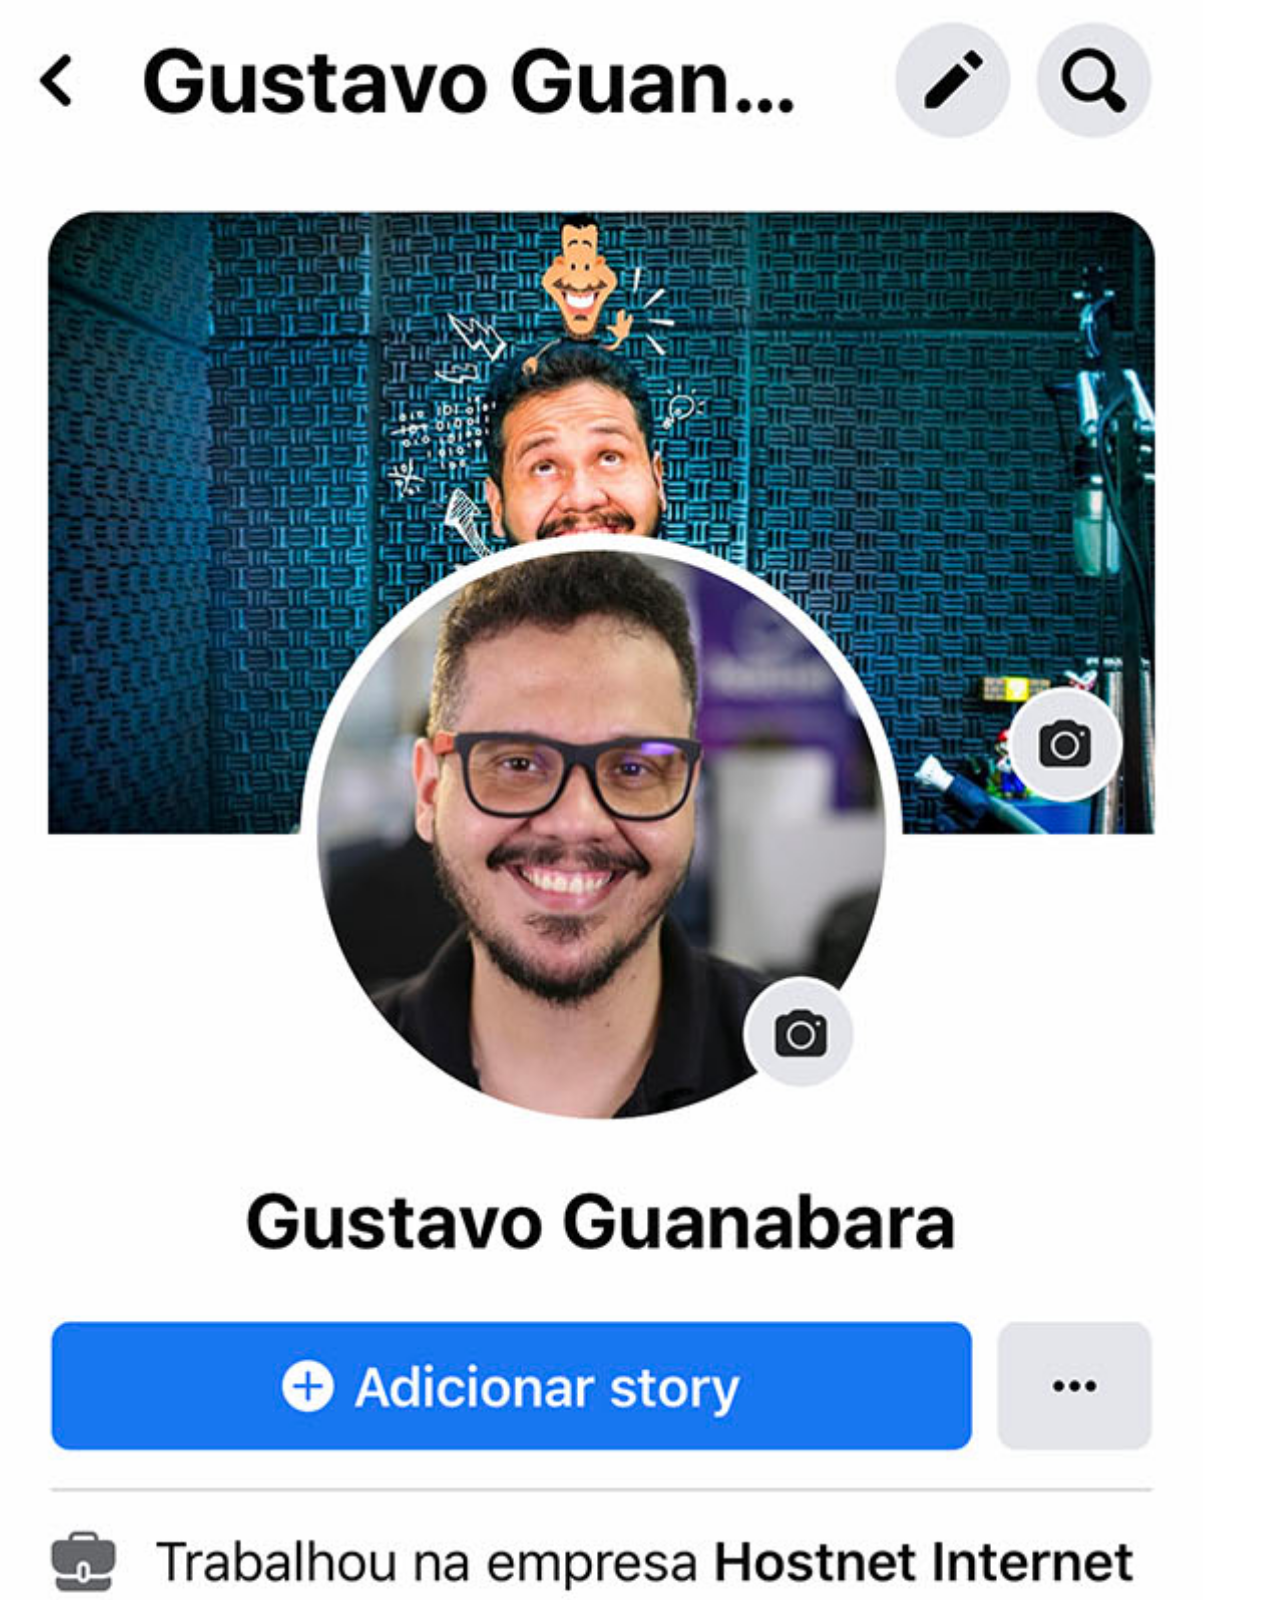
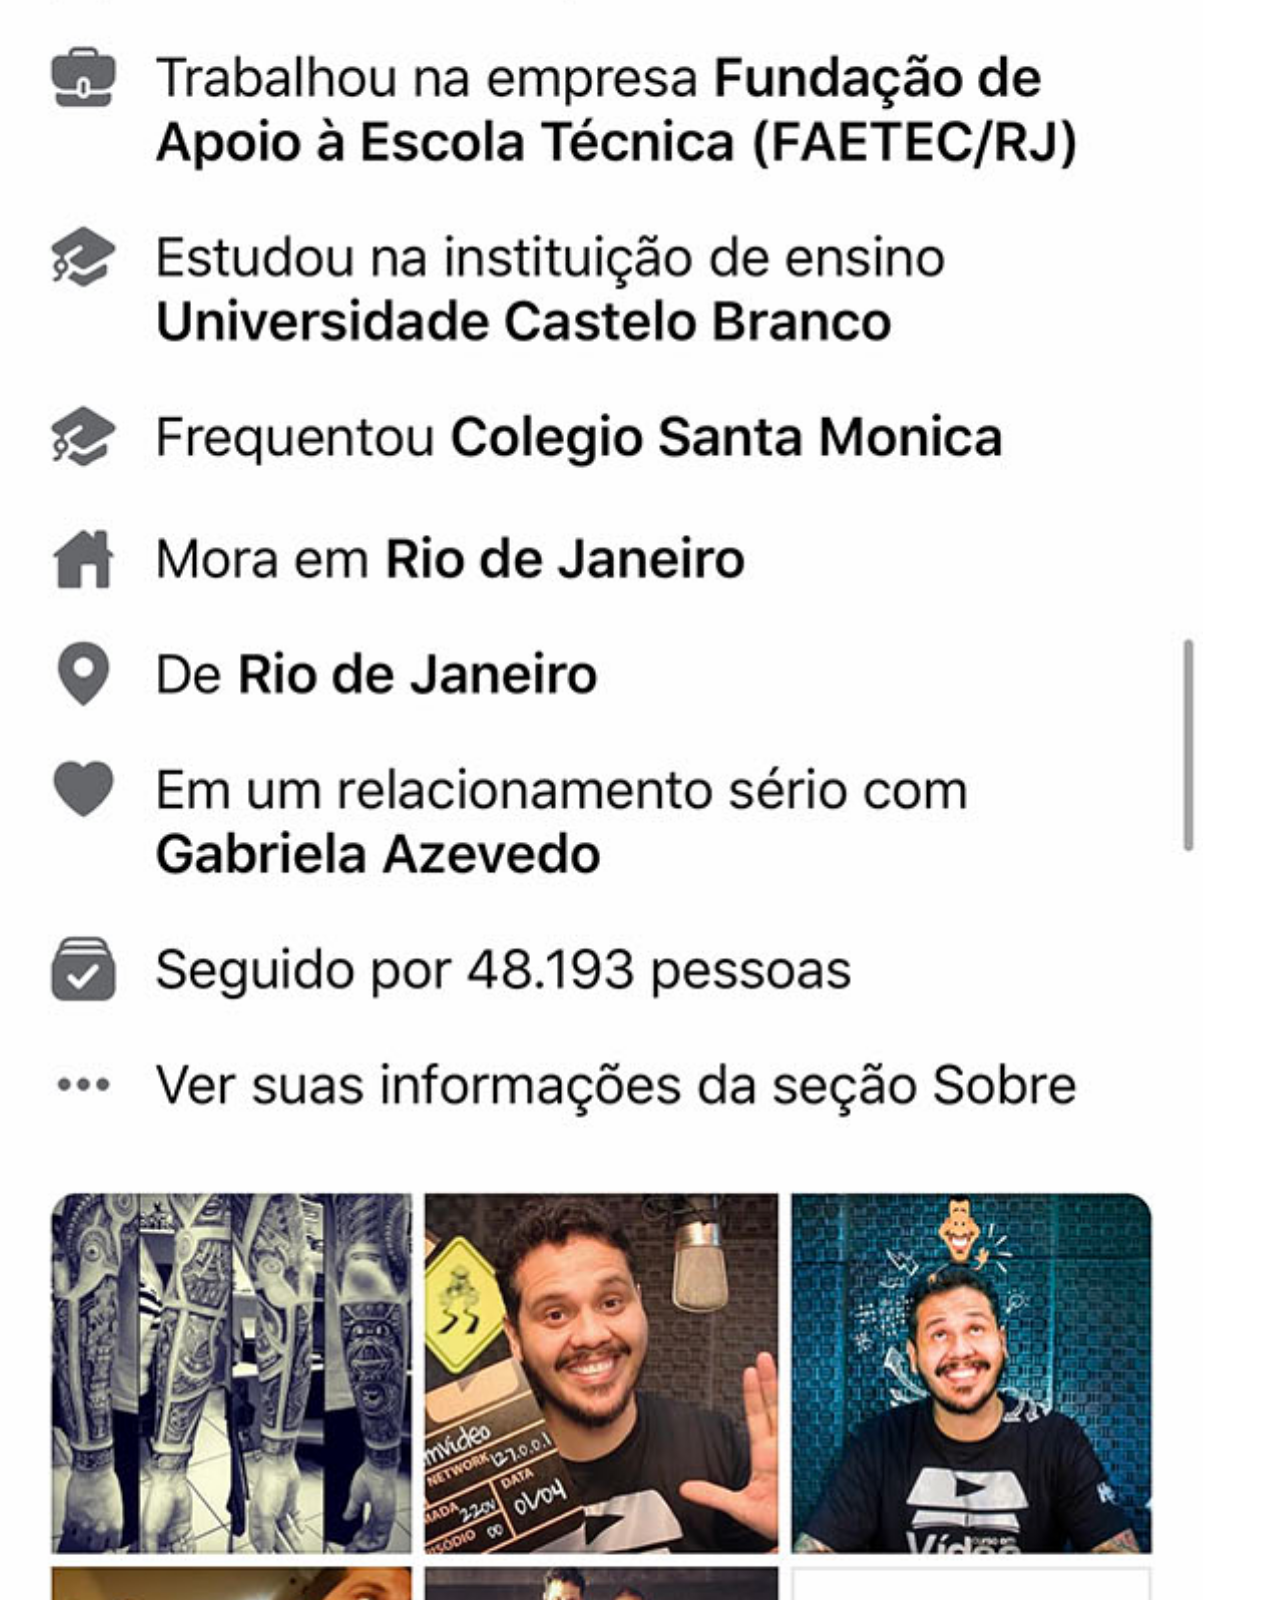
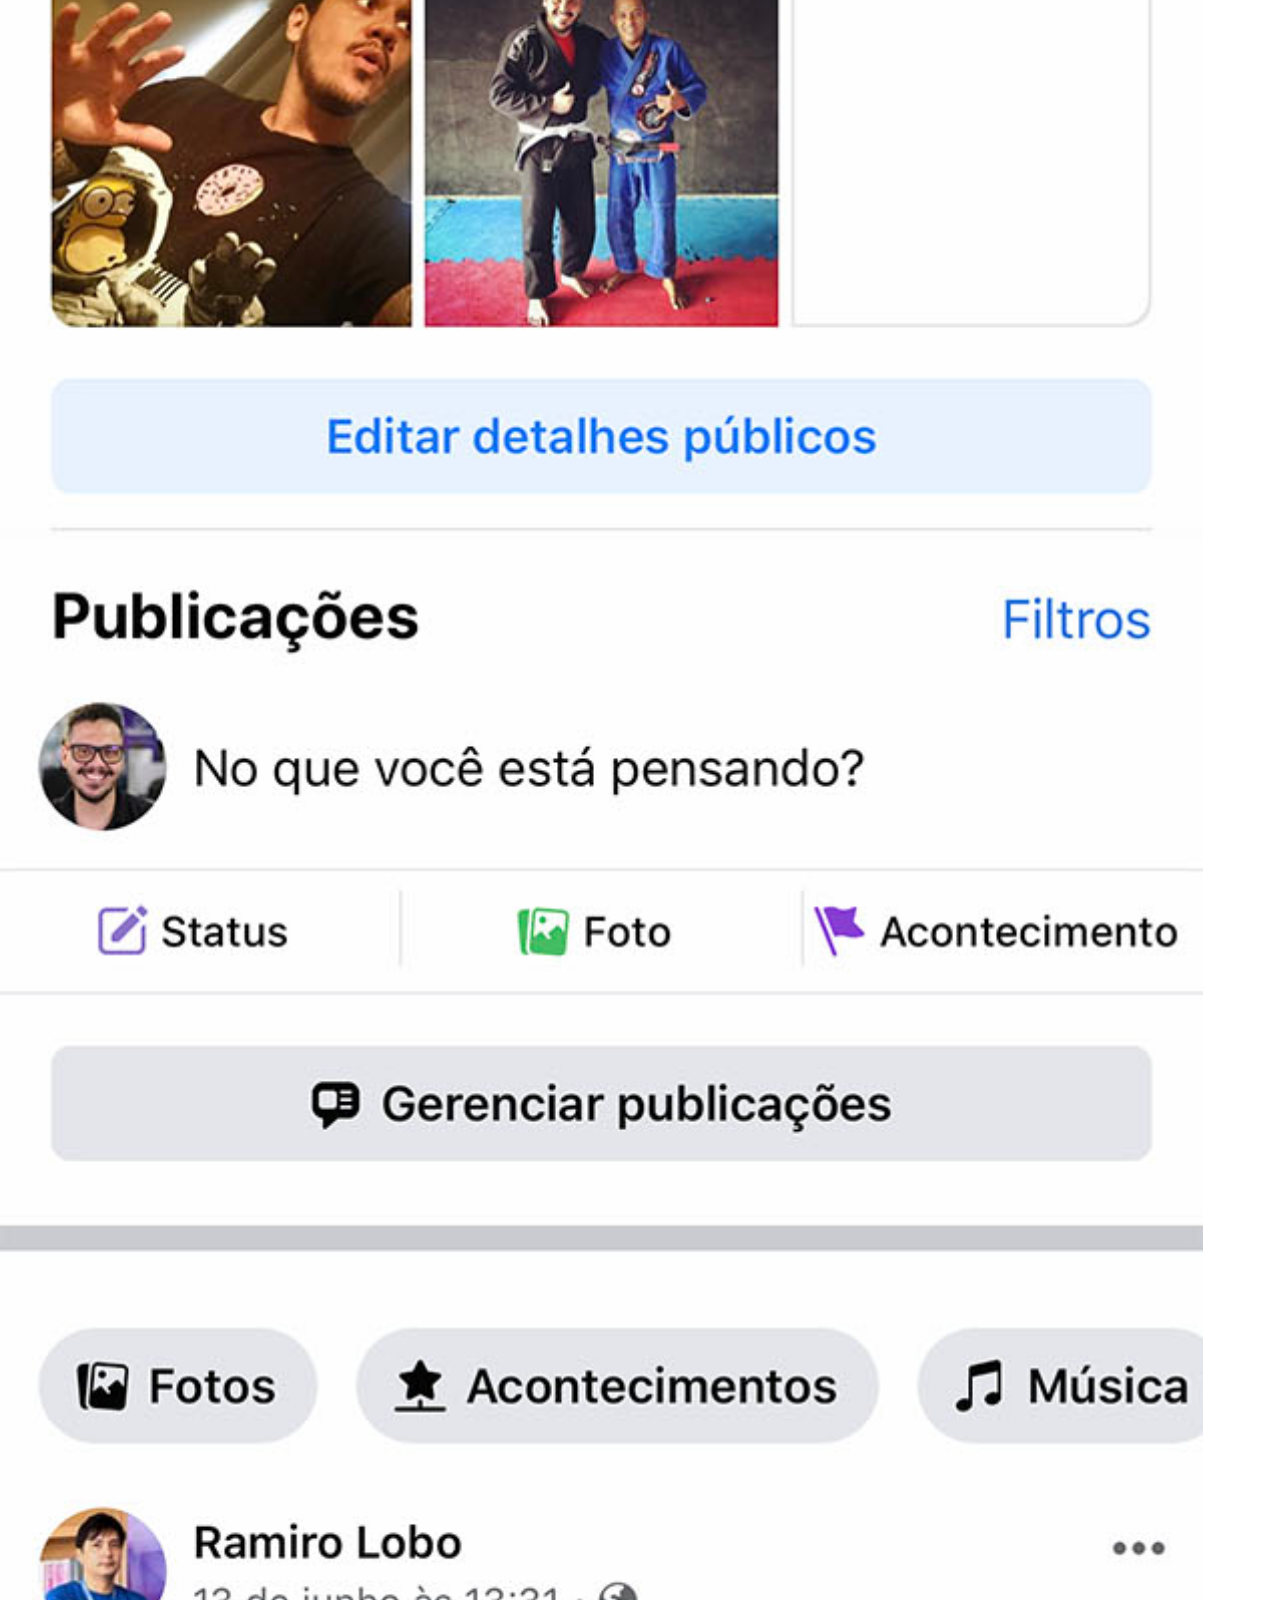
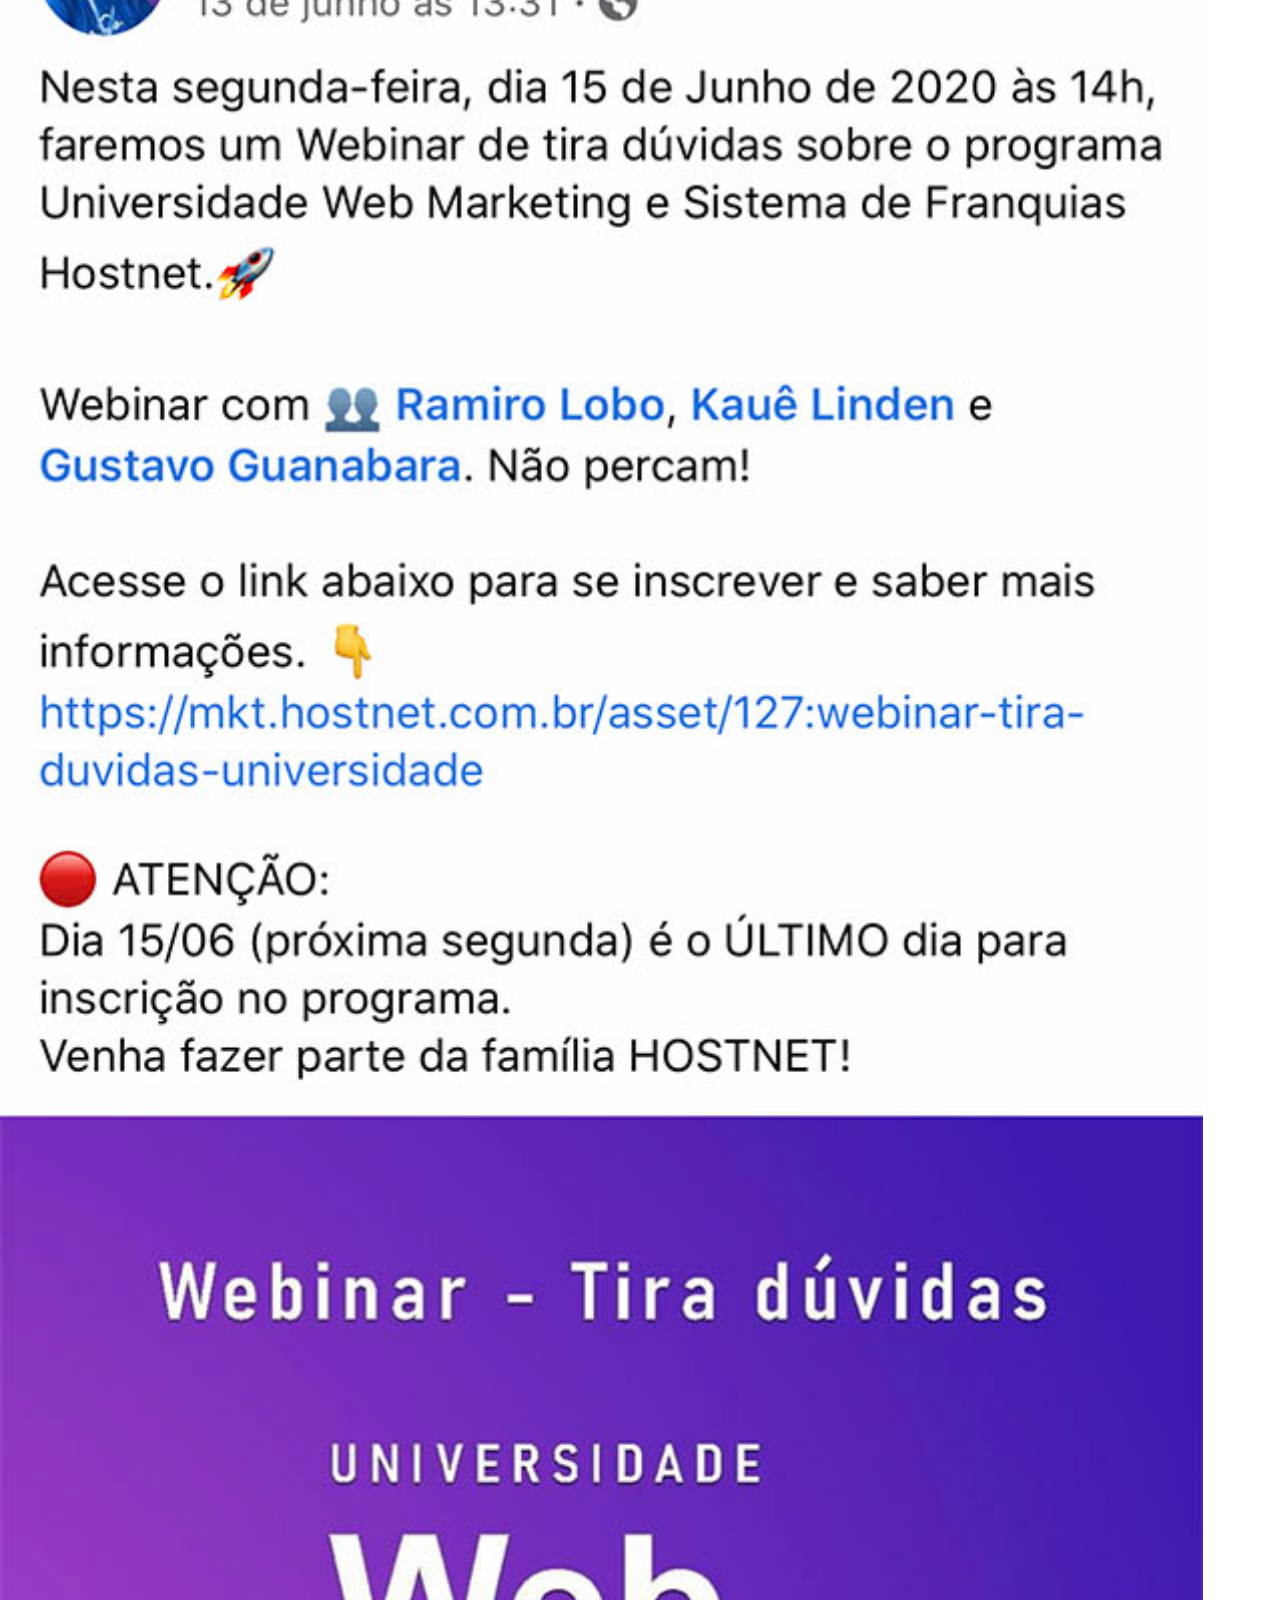
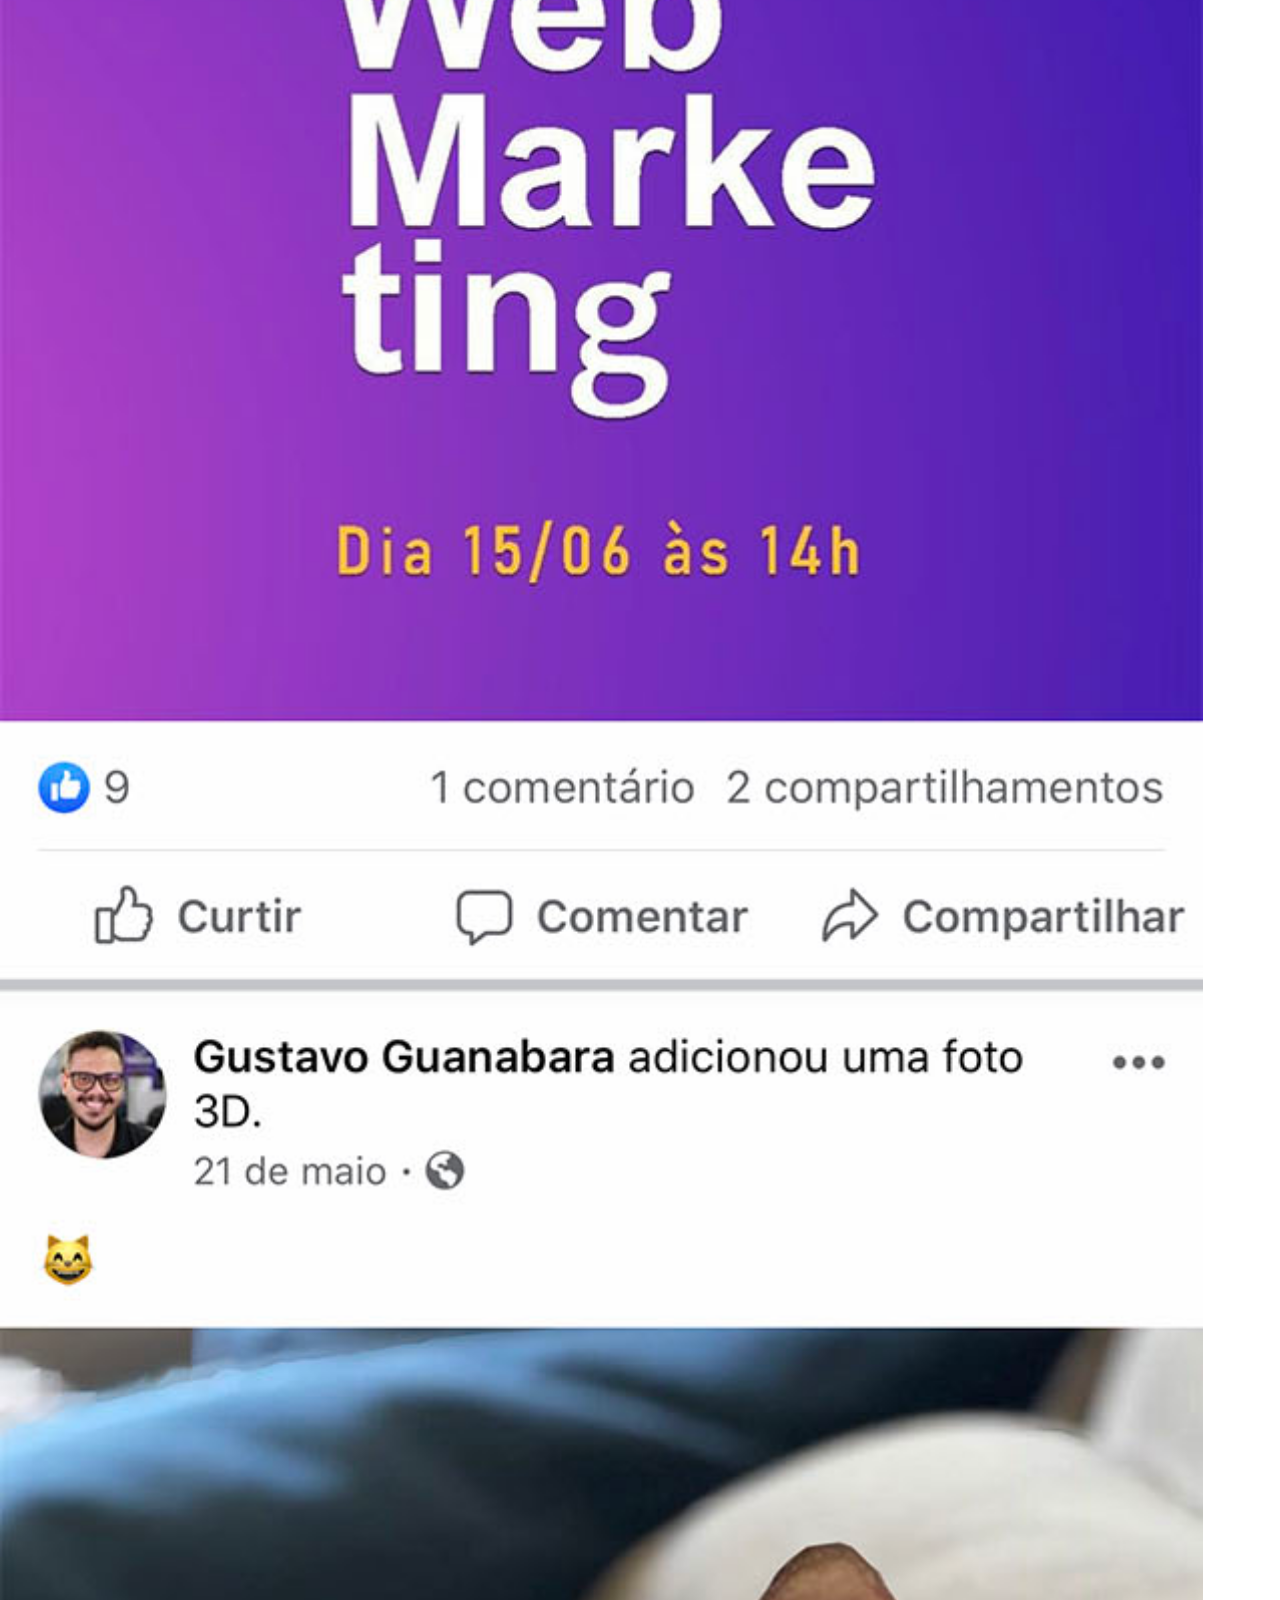
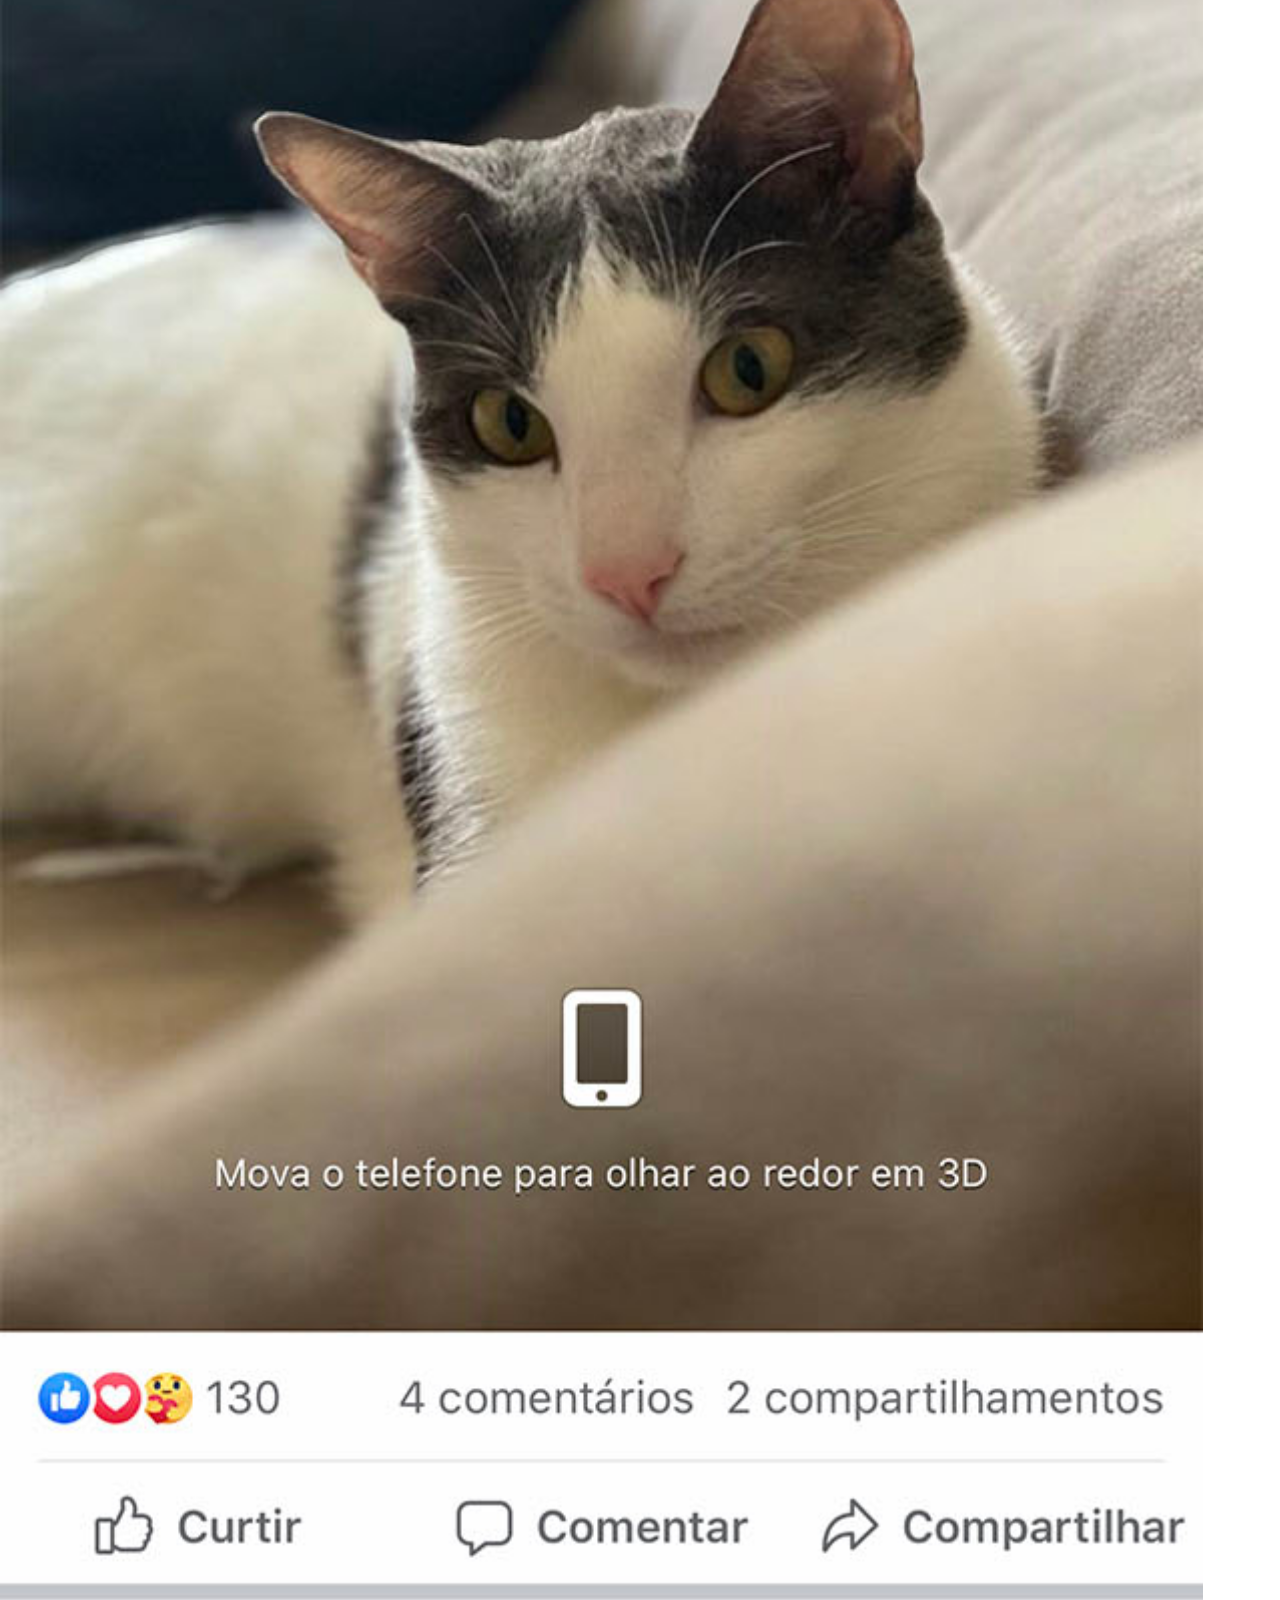
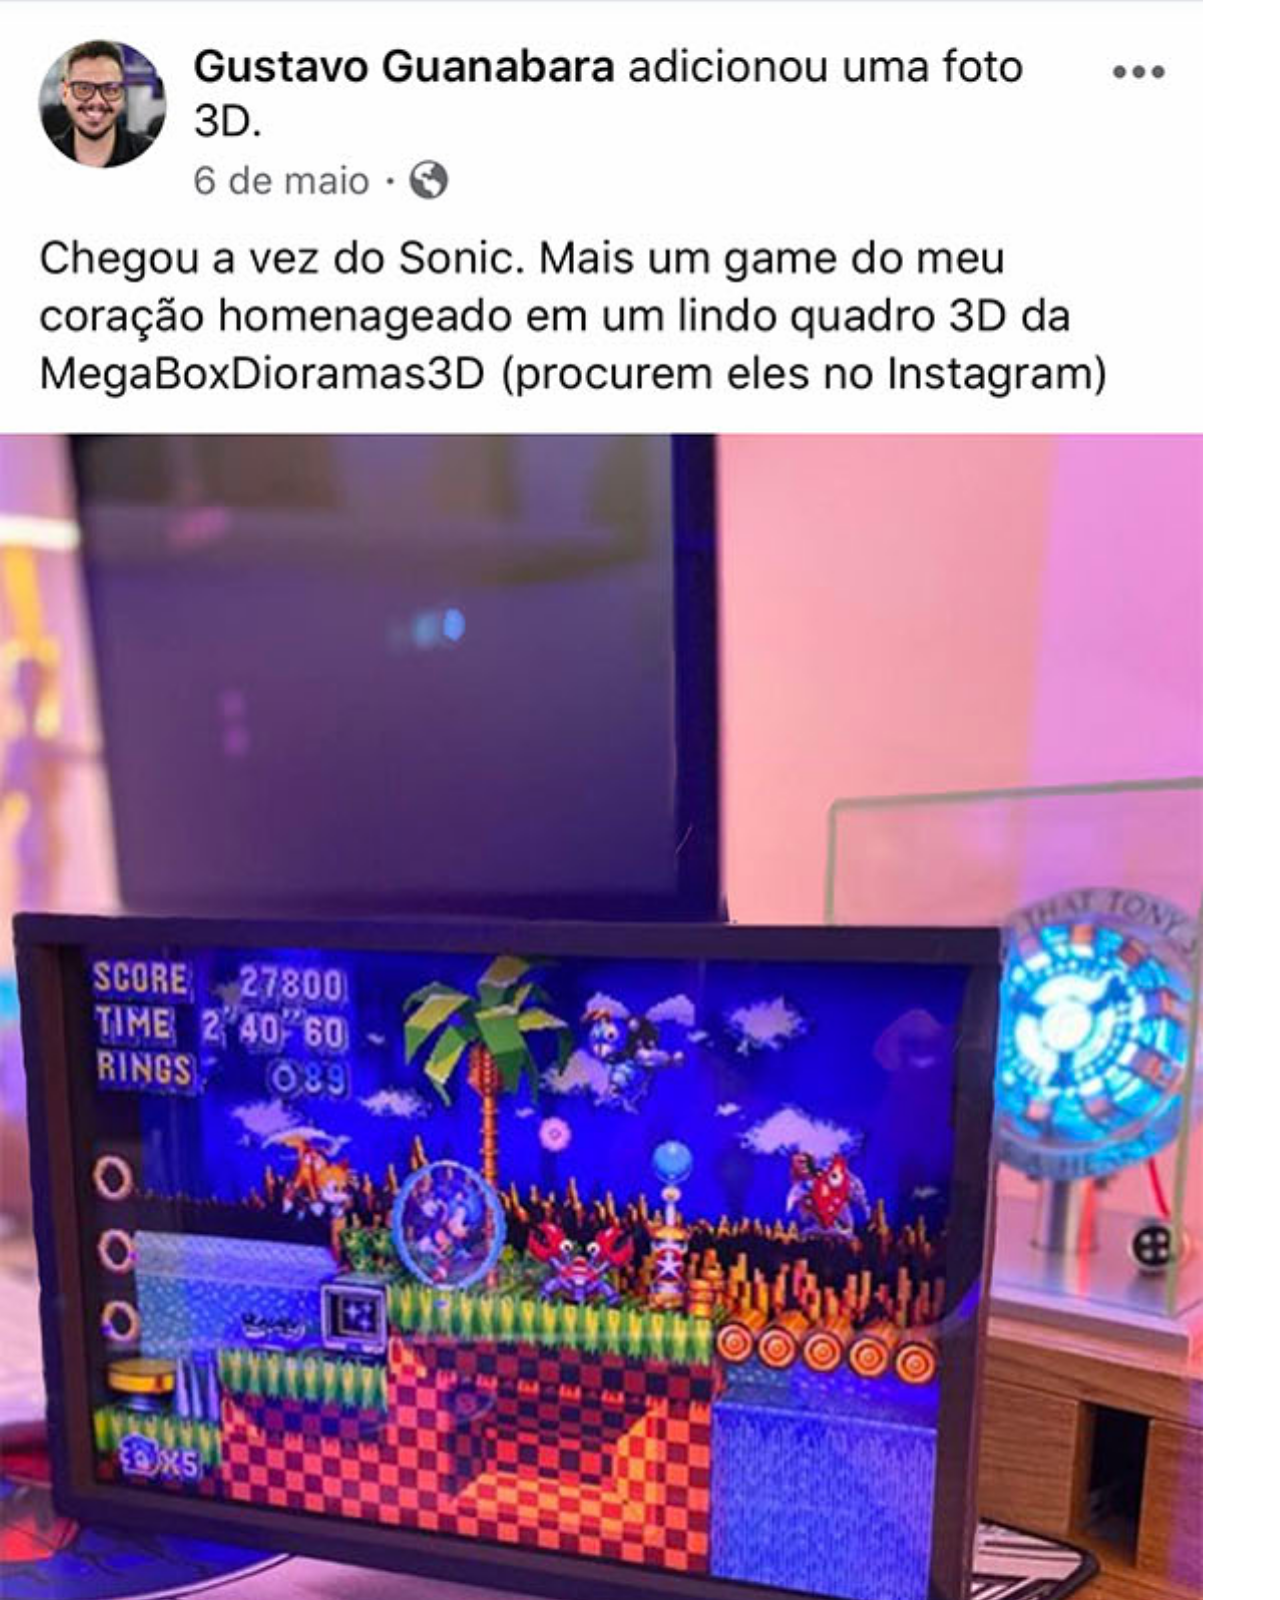
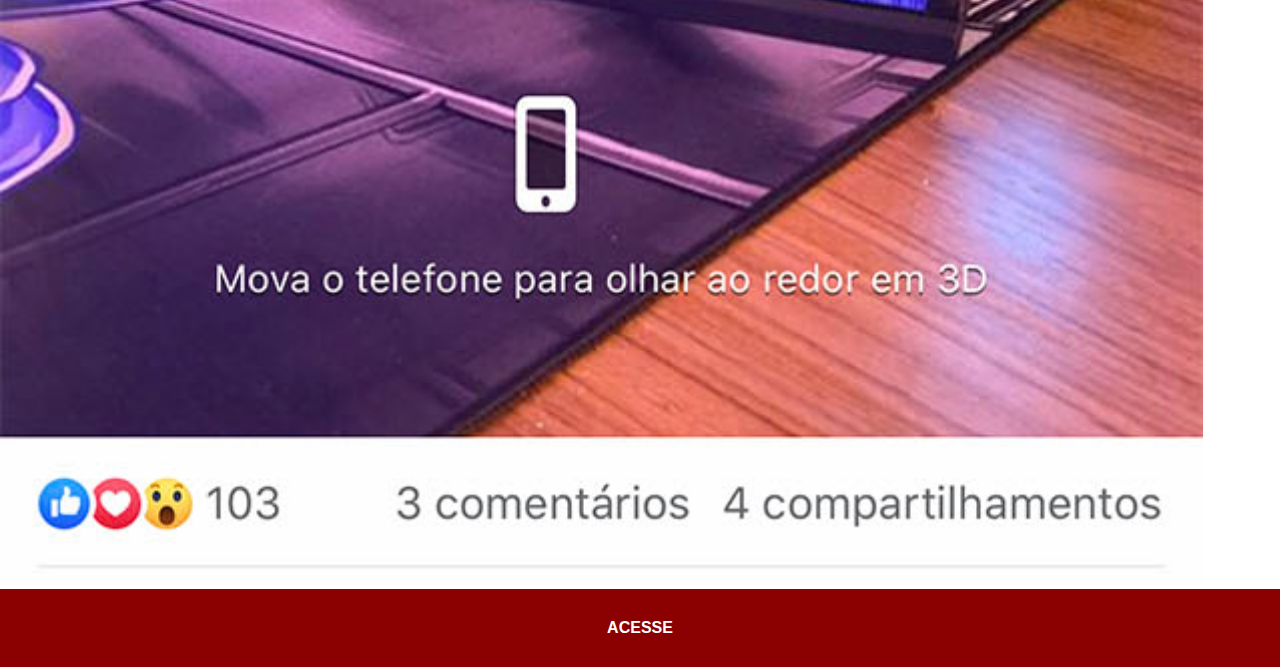
==== facebook.html @ 4645fce1 "links para as redes" ====
<!DOCTYPE html>
<html lang="pt-BR">
<head>
    <meta charset="UTF-8">
    <meta http-equiv="X-UA-Compatible" content="IE=edge">
    <meta name="viewport" content="width=device-width, initial-scale=1.0">
    <title>Facebook</title>
    <link rel="stylesheet" href="/estilos/social.css">
</head>
<body>
    <img src="imagens/tela-facebook.jpg" alt="Facebook">
    <a href="https://www.facebook.com/Lucaspdh/">ACESSE</a>
</body>
</html>
---- estilos/social.css ----
@charset "UTF-8";

*{
    margin: 0px;
    padding: 0px;
    font-family: Arial, Helvetica, sans-serif;
}

::-webkit-scrollbar {
    width: 0px;
    height: 0px;
}

img {
    width: 94vw;
}

a {
    display: block;
    background-color: darkred;
    color: white;
    font-weight: bold;
    text-align: center;
    text-decoration: none;
    padding: 30px;
}
a:hover{
background-color: red;
}
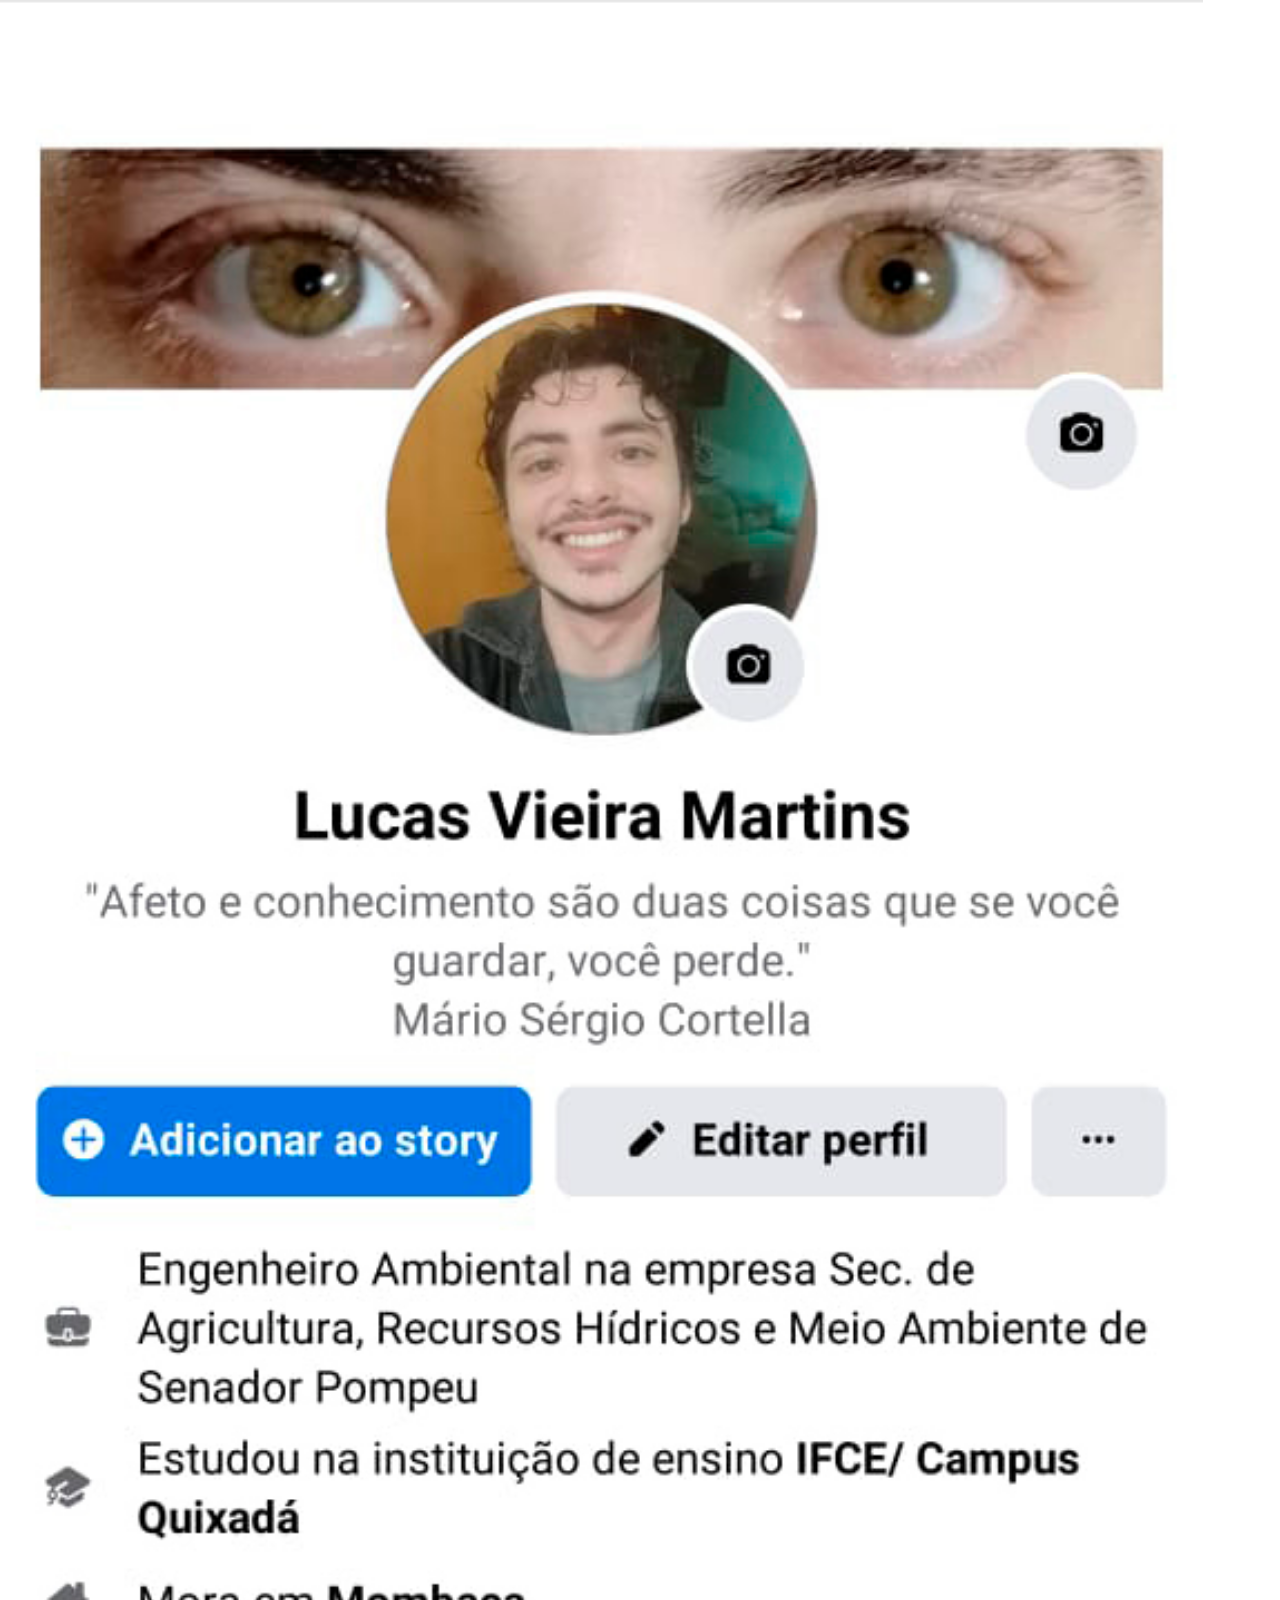
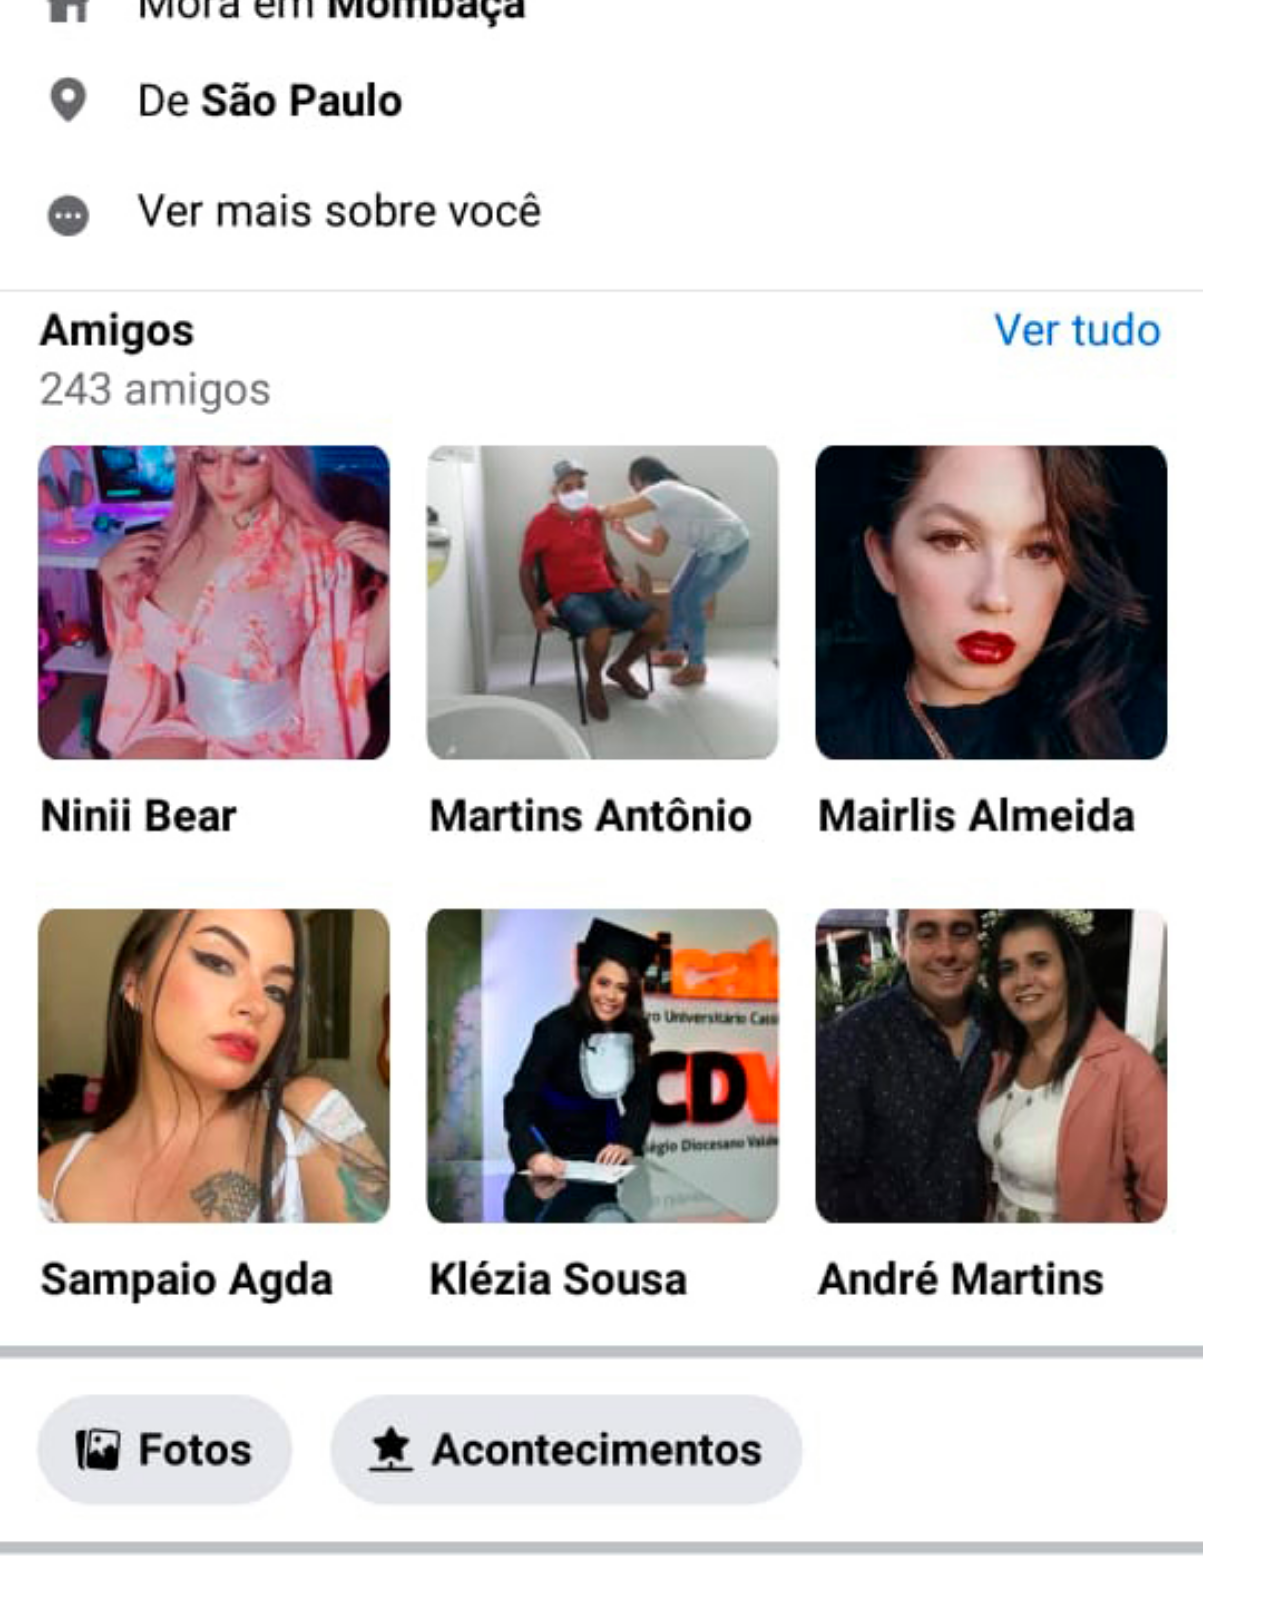
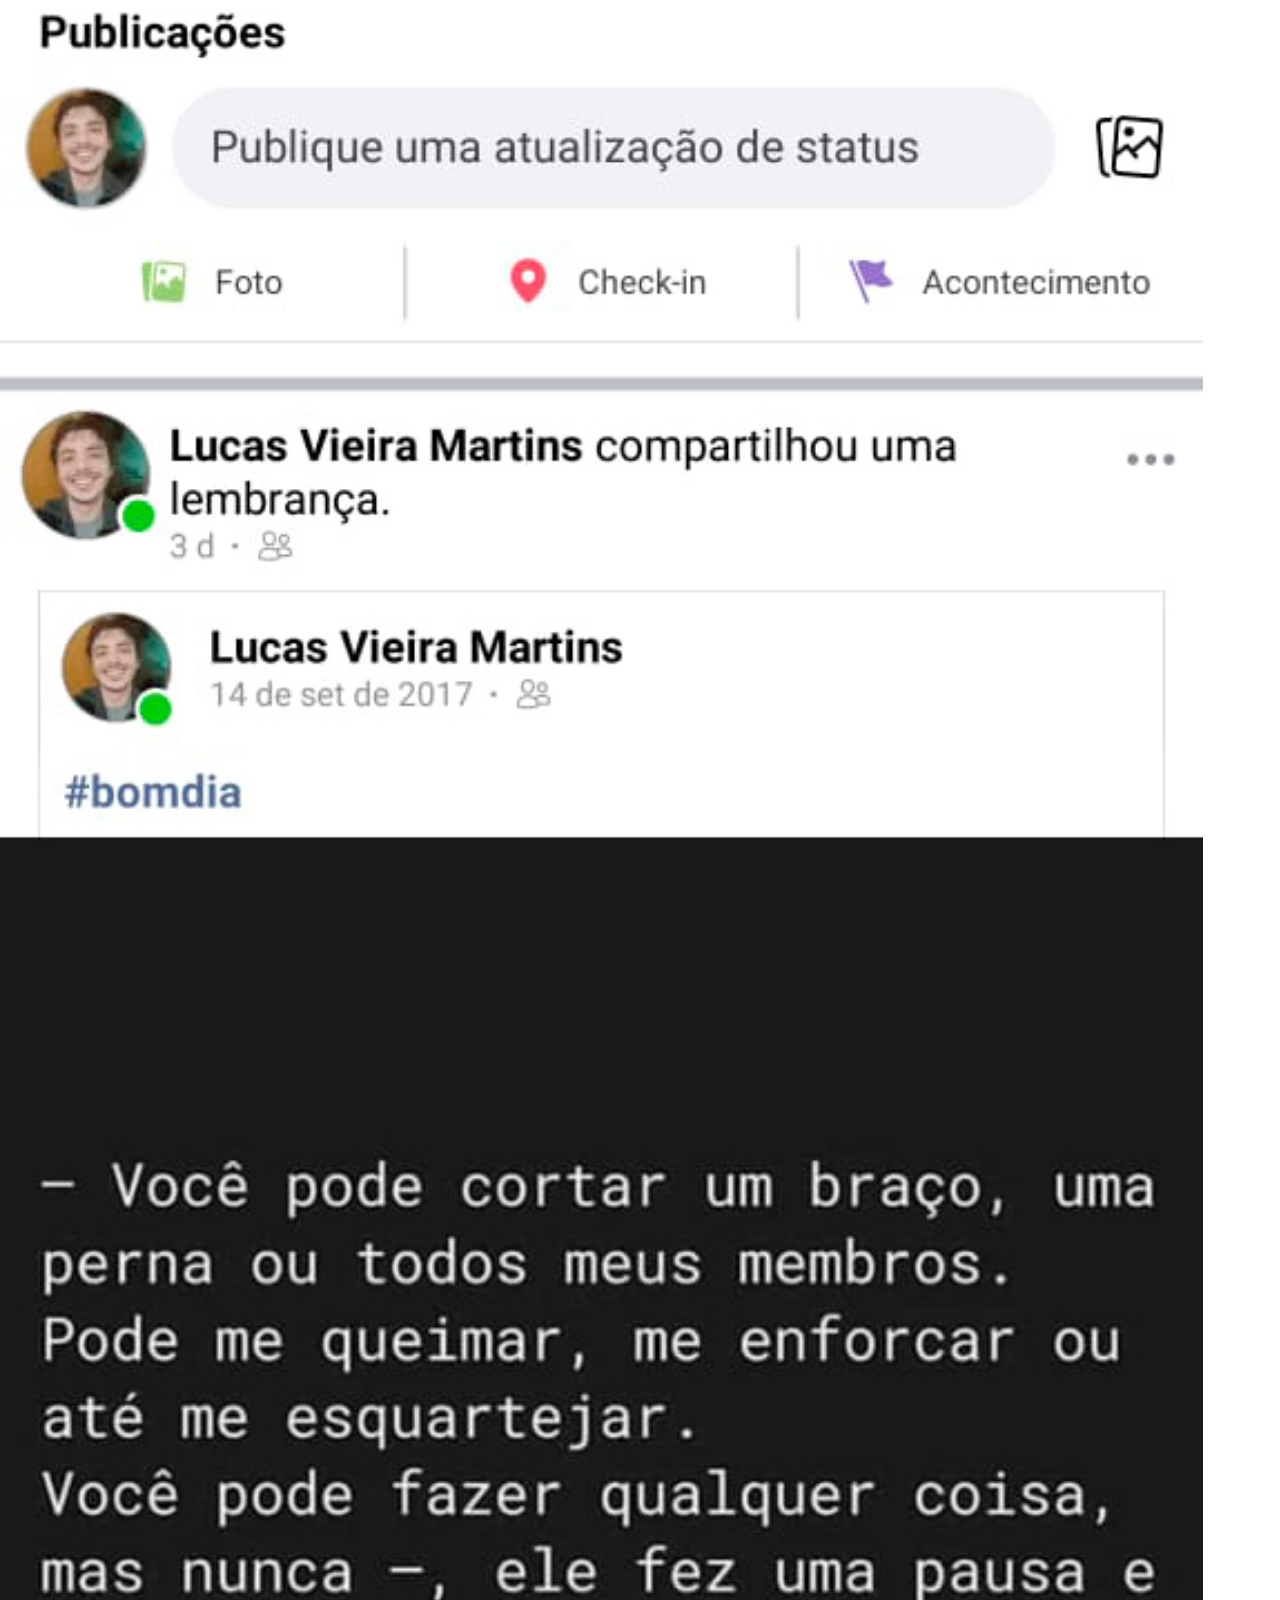
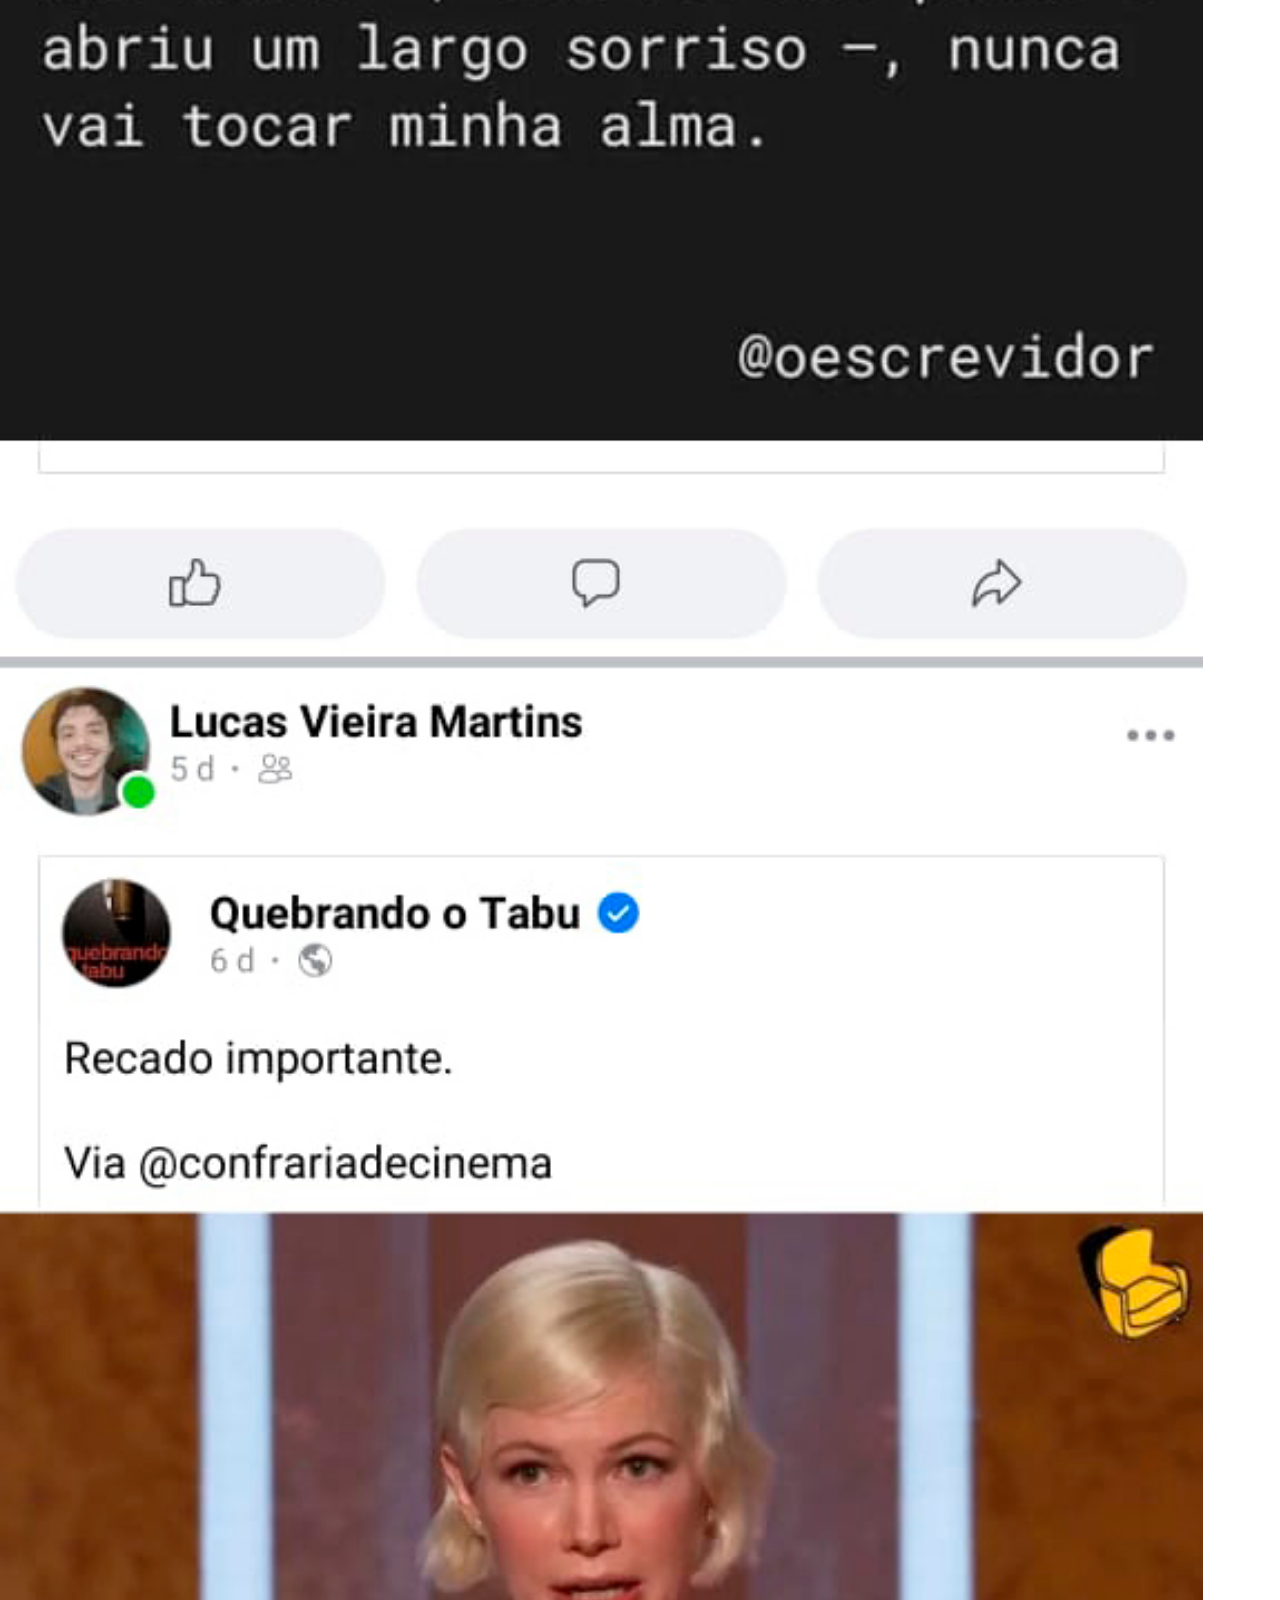
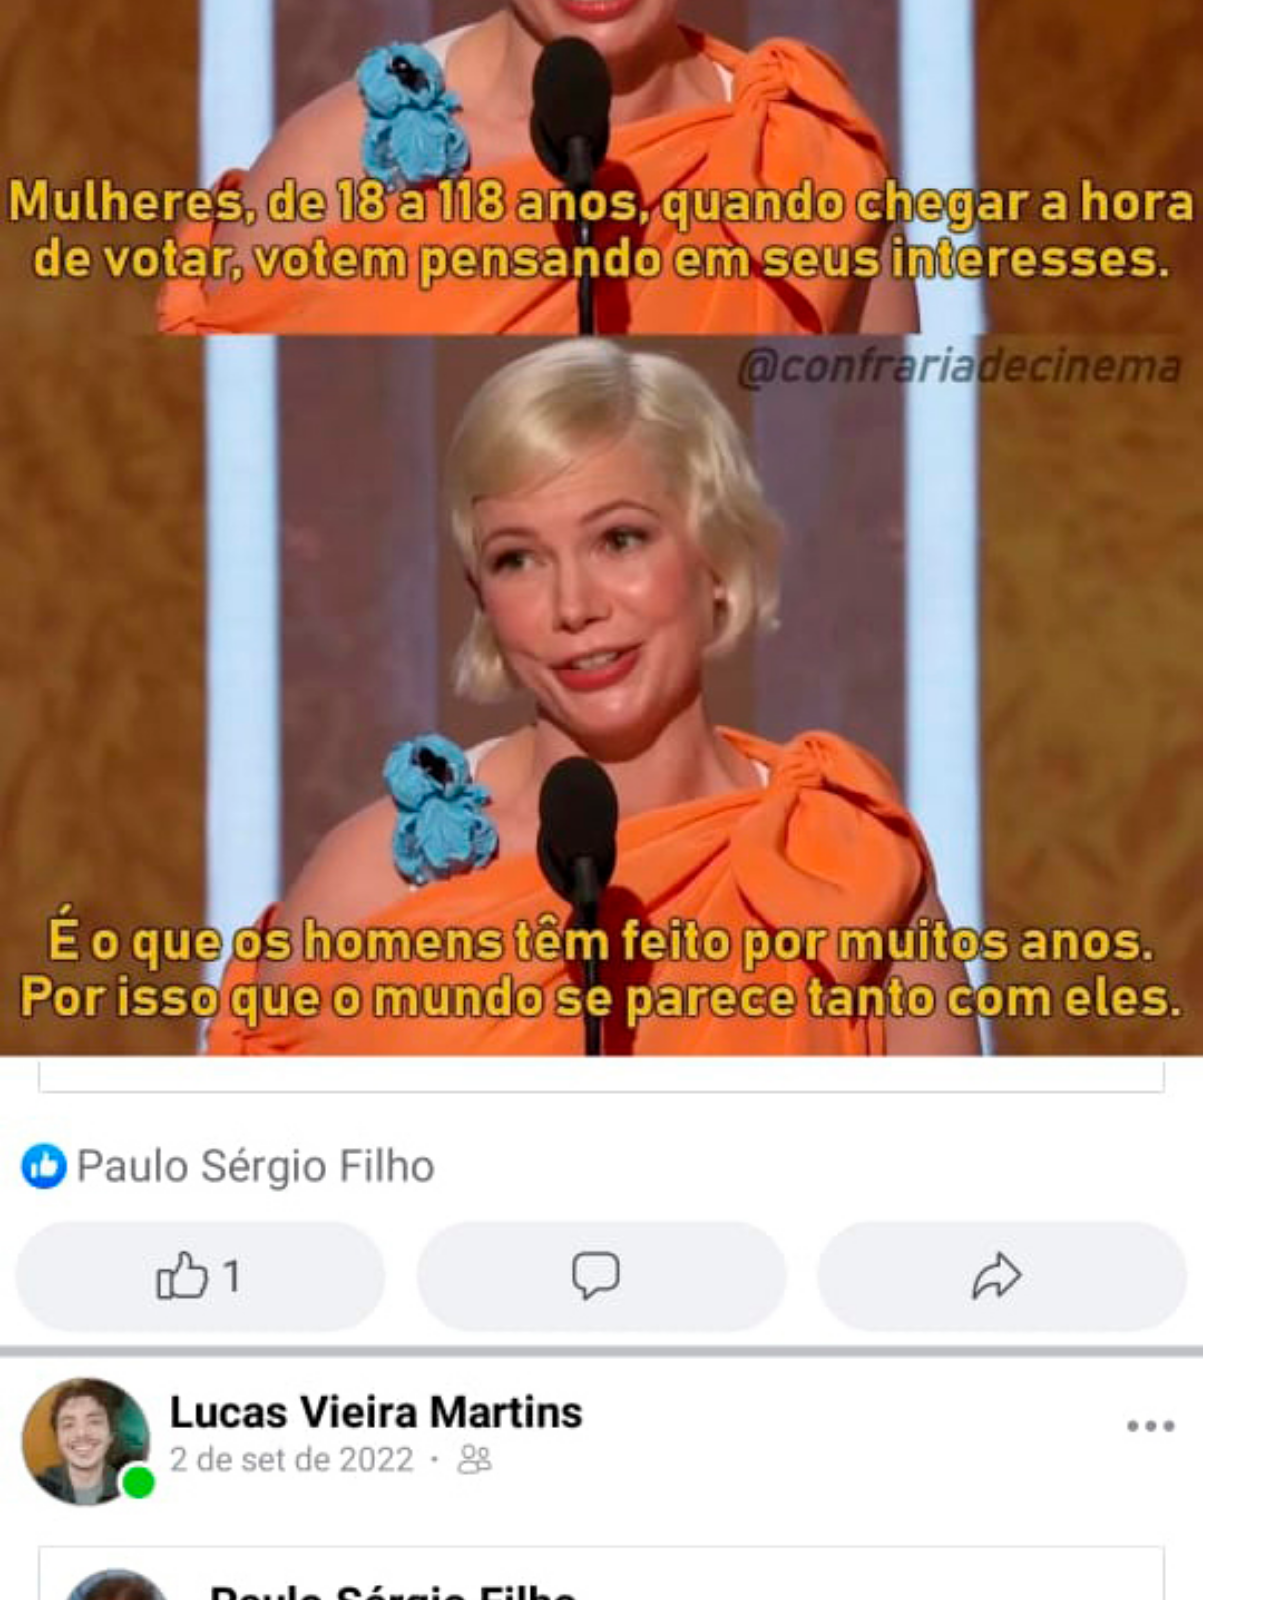
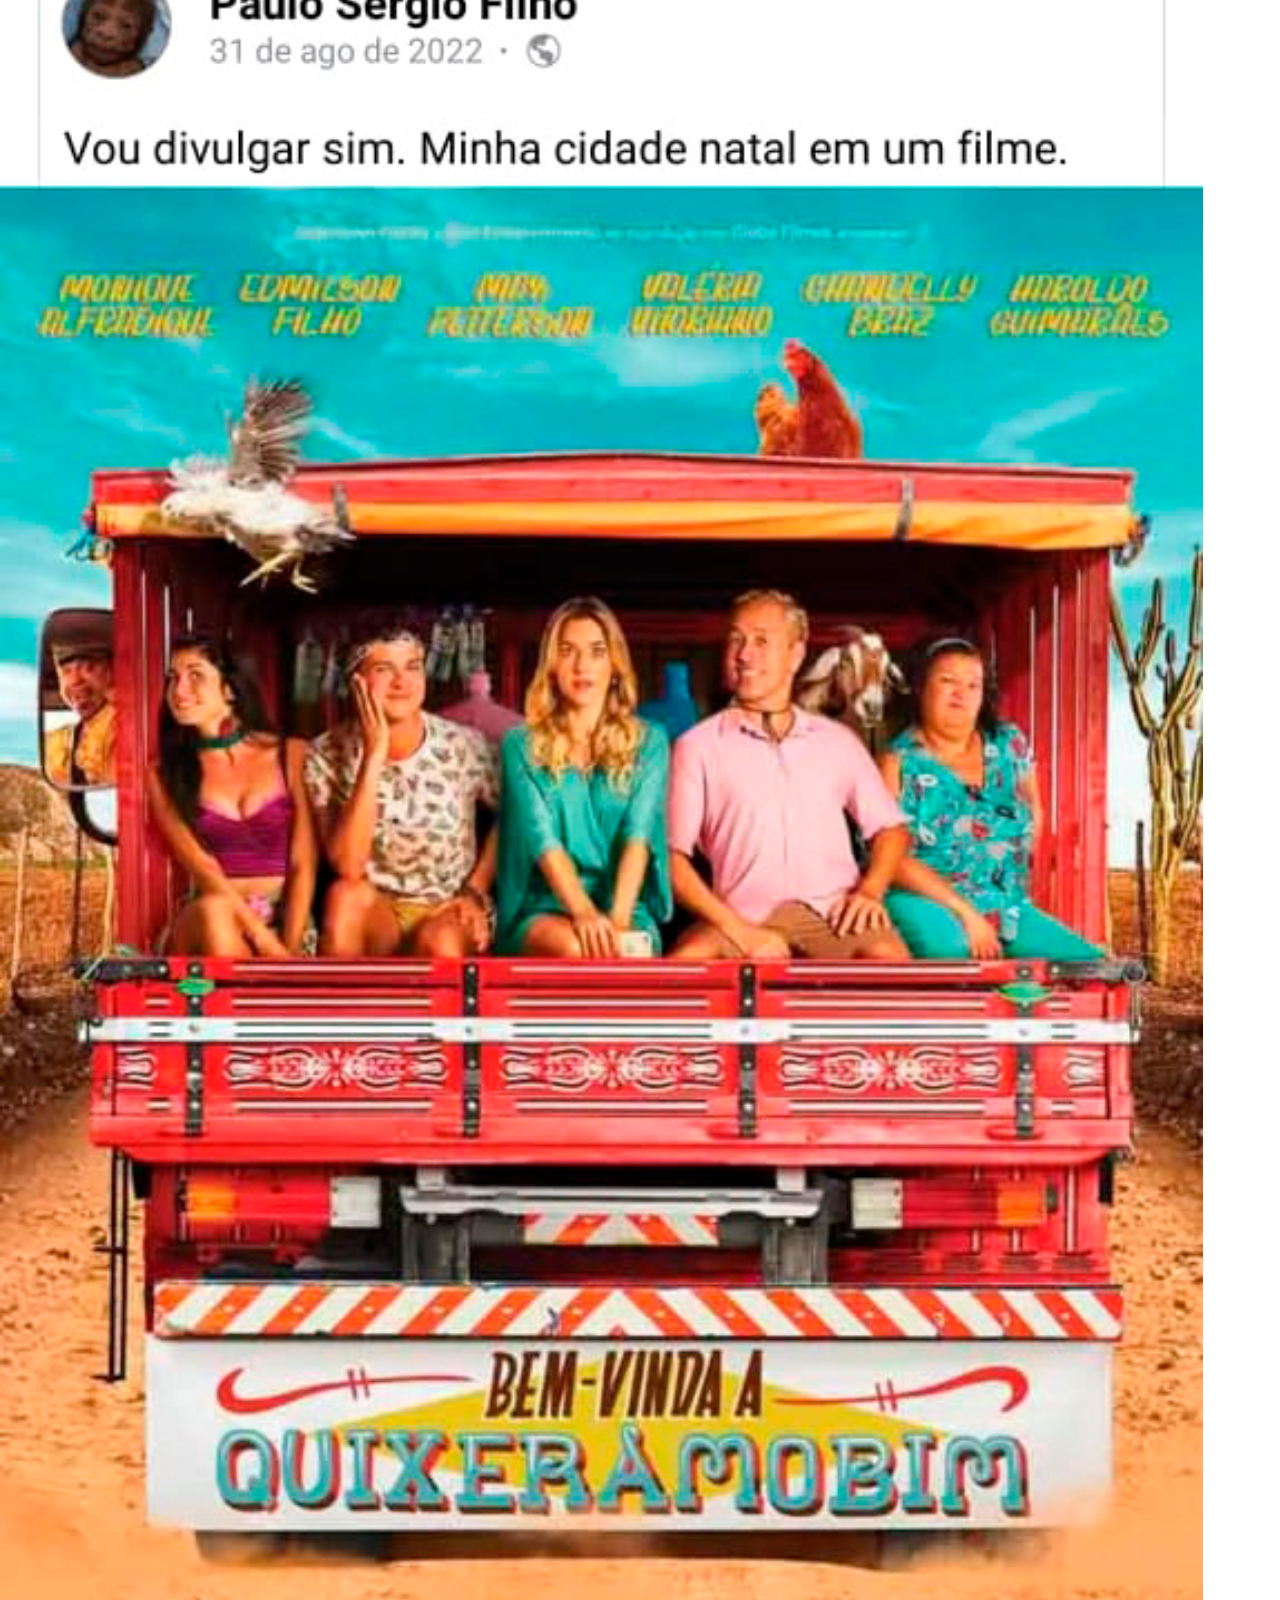
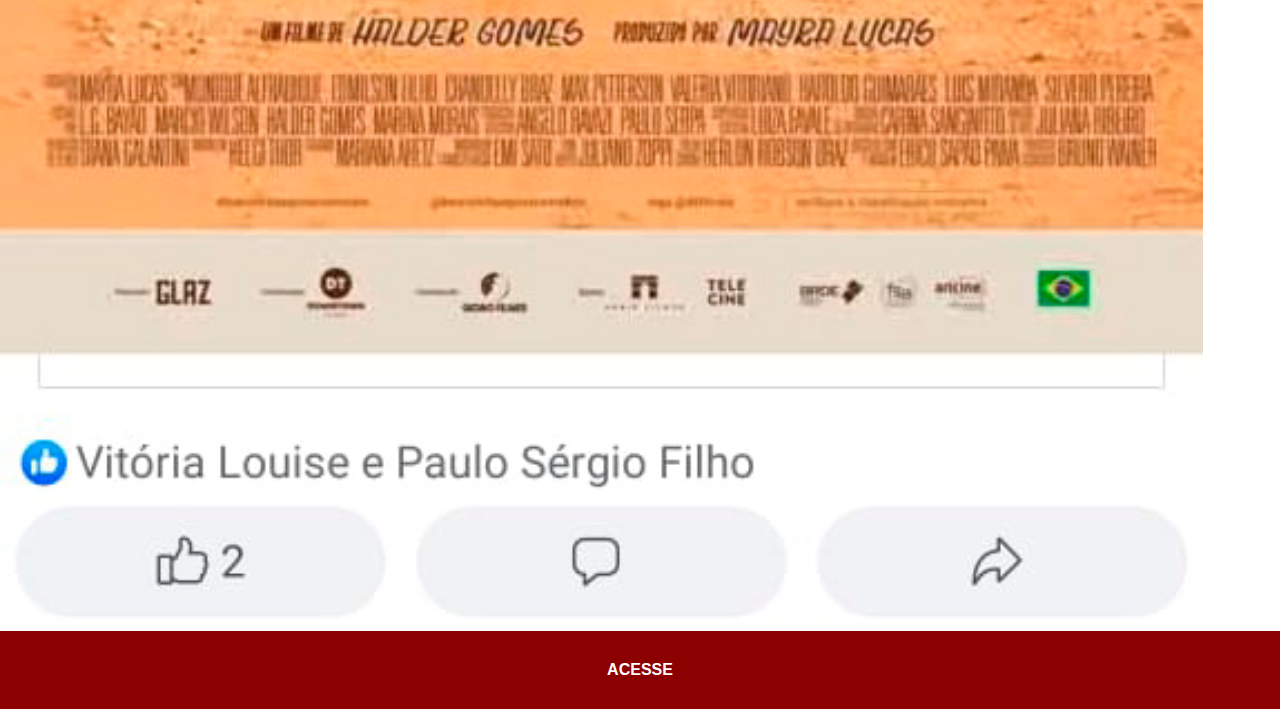
==== commit fcb510aa: "Site finalizado" ====
--- a/facebook.html
+++ b/facebook.html
@@ -5,10 +5,10 @@
     <meta http-equiv="X-UA-Compatible" content="IE=edge">
     <meta name="viewport" content="width=device-width, initial-scale=1.0">
     <title>Facebook</title>
-    <link rel="stylesheet" href="/estilos/social.css">
+    <link rel="stylesheet" href="estilos/social.css">
 </head>
 <body>
-    <img src="imagens/tela-facebook.jpg" alt="Facebook">
-    <a href="https://www.facebook.com/Lucaspdh/">ACESSE</a>
+    <img src="imagens/facebook-tela.jpg" alt="Facebook">
+    <a href="https://www.facebook.com/Lucaspdh/" target="_blank">ACESSE</a>
 </body>
 </html>